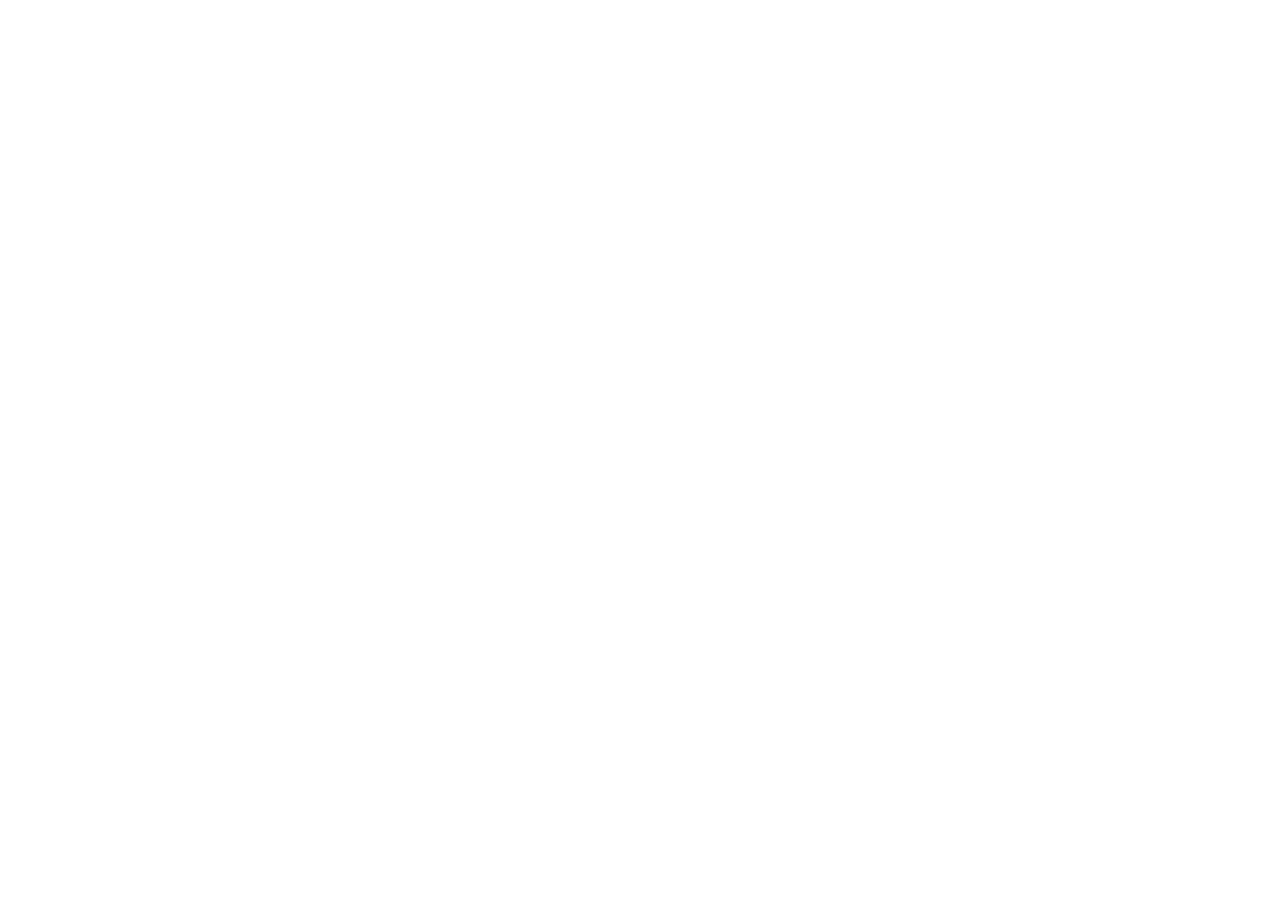
==== index.html @ bcc17a88 "Add files via upload" ====
<!DOCTYPE html>
<html lang="en">
<head>
    <meta charset="UTF-8">
    <meta name="viewport" content="width=device-width, initial-scale=1.0">
    <title>Document</title>
    <link rel="stylesheet" href="css/style.css">
</head>
<body>

</body>
</html>
---- css/style.css ----
body {
    @import url('https://fonts.googleapis.com/css2?family=Comfortaa:wght@600&display=swap');
    font-family: 'Comfortaa', cursive;
}
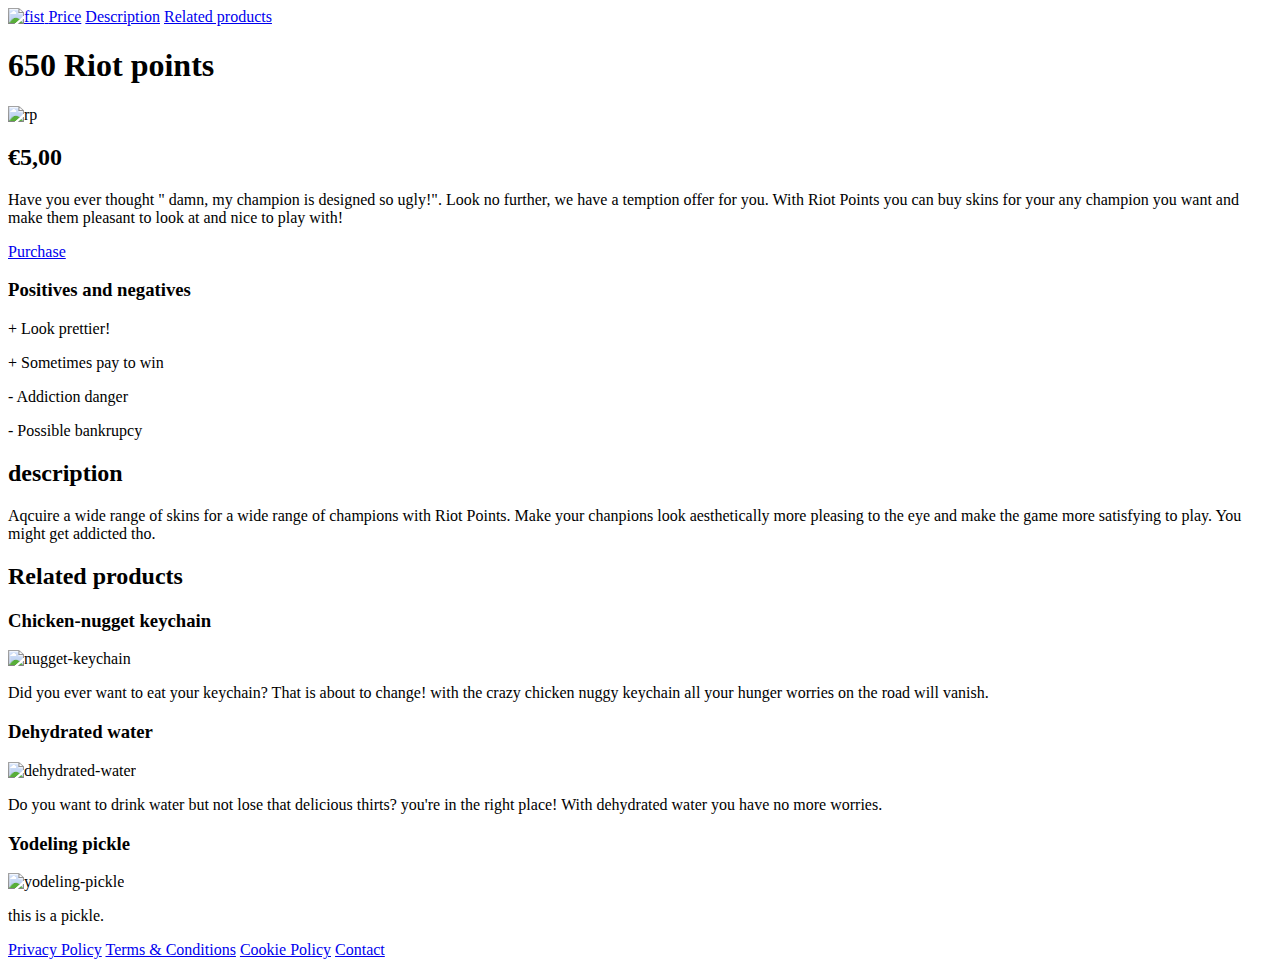
==== commit 419c53d0: "index.html" ====
--- a/index.html
+++ b/index.html
@@ -6,7 +6,77 @@
     <title>Document</title>
     <link rel="stylesheet" href="css/style.css">
 </head>
-<body>
 
-</body>
-</html>+<div id="container">
+    <body>
+        <nav>
+            <a class ="logo" href="#">
+                <img src="images/fist.png" alt="fist">
+            </a>
+            <a class ="center" href="#price">Price</a>
+            <a class ="center" href="#description">Description</a>
+            <a class ="center" href="#related-products">Related products</a>
+        </nav>
+    
+        <header><h1 id="price">650 Riot points</h1></header>
+           
+        <main>
+            <section class="product-name">   
+                <section>
+                    <img src="images/rp.png" alt="rp">
+                </section>
+    
+                <section class="price">
+                    <h2 id="pric">€5,00</h2>
+                    <p>Have you ever thought " damn, my champion is designed so ugly!". Look no further, we have a temption offer for you. With Riot Points you can buy skins for your any champion you want and make them pleasant to look at and nice to play with!</p>
+                    <a href="#">Purchase</a>
+                </section>
+            </section>
+    
+            <section class="description">
+                <section class="plus-and-minus">
+                    <h3 id="description">Positives and negatives</h3>
+                    <p>+ Look prettier!</p>
+                    <p>+ Sometimes pay to win</p>
+                    <p>- Addiction danger</p>
+                    <p>- Possible bankrupcy</p>
+                </section>
+    
+                <section class="actual-description">
+                    <h2>description</h2>
+                    <p>Aqcuire a wide range of skins for a wide range of champions with Riot Points. Make your chanpions look aesthetically more pleasing to the eye and make the game more satisfying to play. You might get addicted tho.</p>
+                </section>
+            </section>
+    
+            <div><h2>Related products</h2></div>
+    
+            <section id="related-products" class="related-products">
+                <section class="nugget-keychain">
+                    <h3>Chicken-nugget keychain</h3>
+                    <img src="images/nugget.png" alt="nugget-keychain">
+                    <p>Did you ever want to eat your keychain? That is about to change! with the crazy chicken nuggy keychain all your hunger worries on the road will vanish.</p>
+                </section>
+    
+                <section class="dehydrated-water">
+                    <h3>Dehydrated water</h3>
+                    <img src="images/water.png" alt="dehydrated-water">
+                    <p>Do you want to drink water but not lose that delicious thirts? you're in the right place! With dehydrated water you have no more worries.</p>
+                </section>
+    
+                <section class="yodeling-pickle">
+                    <h3>Yodeling pickle</h3>
+                    <img src="images/pickle.png" alt="yodeling-pickle">
+                    <p>this is a pickle.</p>
+                </section>
+            </section>      
+        </main> 
+
+        <footer>
+            <a href="#">Privacy Policy</a>
+            <a href="#">Terms & Conditions</a>
+            <a href="#">Cookie Policy</a>
+            <a href="#">Contact</a>
+        </footer>
+    </body>
+</div>
+</html>
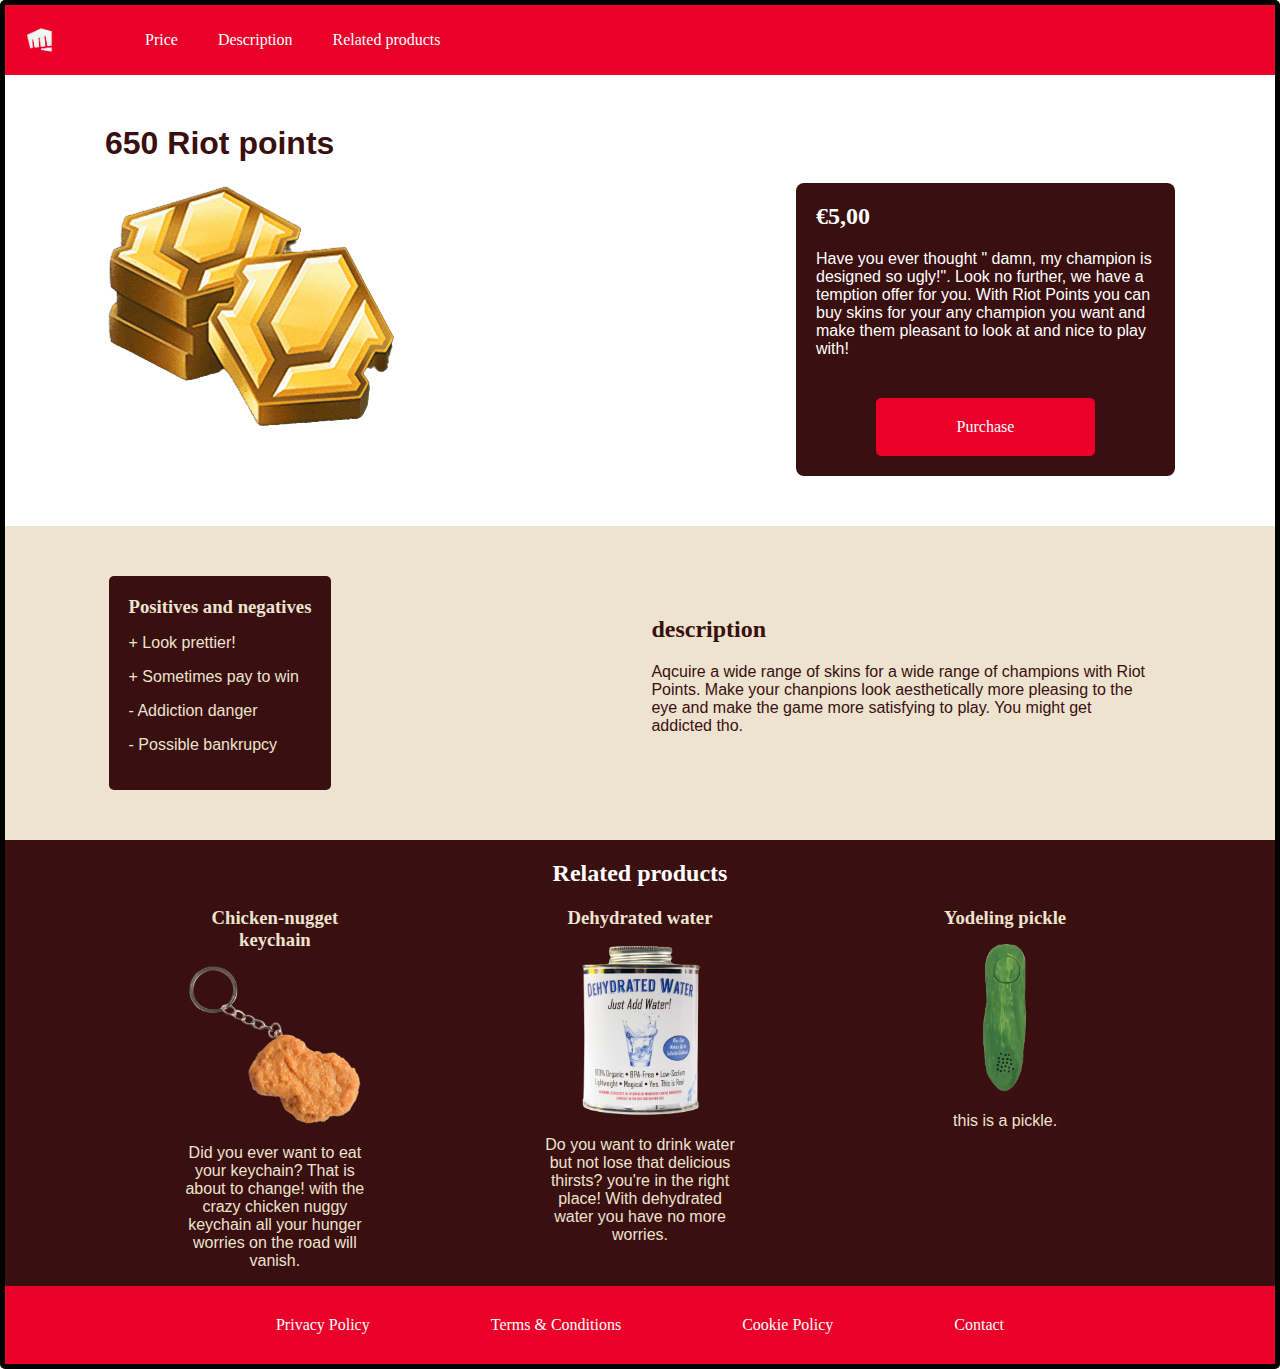
==== commit c0ae886b: "index.html" ====
--- a/index.html
+++ b/index.html
@@ -60,7 +60,7 @@
                 <section class="dehydrated-water">
                     <h3>Dehydrated water</h3>
                     <img src="images/water.png" alt="dehydrated-water">
-                    <p>Do you want to drink water but not lose that delicious thirts? you're in the right place! With dehydrated water you have no more worries.</p>
+                    <p>Do you want to drink water but not lose that delicious thirsts? you're in the right place! With dehydrated water you have no more worries.</p>
                 </section>
     
                 <section class="yodeling-pickle">
--- a/css/style.css
+++ b/css/style.css
@@ -1,5 +1,192 @@
+html {
+    scroll-behavior: smooth;
+  }
+
+#container {
+    max-width  2000px;
+    border-radius: 10px;
+}
 
 body {
+    margin: 0;
+    display: flex; 
+    justify-content: center; 
+    border: 5px solid black;
+    border-radius: 5px;
+}
+
+header {
+    color: rgb(58, 15, 15);
+    @import url('https://fonts.googleapis.com/css2?family=Mooli&display=swap');
+    font-family: 'Mooli', sans-serif;
+}
+
+h2, h3 {
     @import url('https://fonts.googleapis.com/css2?family=Comfortaa:wght@600&display=swap');
     font-family: 'Comfortaa', cursive;
 }
+
+p {
+    @import url('https://fonts.googleapis.com/css2?family=Oswald:wght@600&display=swap');
+    font-family: 'Oswald', sans-serif;
+
+}
+
+h3 {
+    margin: 0px;
+}
+
+.logo {
+    text-decoration: none;
+    margin: 0px 50px 0px 0px;
+    display: flex;
+}
+
+.logo:hover {
+    background-color: rgb(58, 15, 15);
+}
+
+.logo img {
+    height: 50px;
+    margin: 0px;
+}
+
+.center {
+    display: flex;
+    align-items: center;
+    padding: 0px 20px;
+}
+
+nav a {
+    text-decoration: none;
+    color: white;
+    padding: 10px;
+}
+
+nav {
+    background-color: #eb0029;
+    display: flex;
+    margin-bottom: 50px;
+}
+
+main {
+    display: flex;
+    flex-direction: column;
+    }
+
+.product-name img {
+    width: auto;
+}
+
+.product-name {
+    display: flex;
+    padding: 0px 0px 0px 100px;
+    gap: 300px;
+    justify-content: center;
+}
+
+.product-name p {
+    margin: 20px 20px;
+}
+
+header {
+    margin: 0px 0px 0px 100px;
+}
+ .price {
+    background-color: rgb(58, 15, 15);
+    display: flex;
+    flex-direction: column;
+    justify-content: center;
+    margin: 0px 100px 50px 100px;
+    border-radius: 8px;
+    color: white;
+ }
+
+ .price h2 {
+    margin: 20px 0px 0px 20px;
+ }
+main a {
+    text-decoration: none;
+    color: white;
+    background-color: #eb0029;
+    display: flex;
+    justify-content: center;
+    padding: 15px;
+    border: 5px solid #eb0029;
+    border-radius: 5px;
+    margin: 20px 80px;
+}
+
+a:hover {
+    background-color: white;
+    color: rgb(58, 15, 15);
+}
+
+.description {
+    display: flex;
+    gap: 300px;
+    justify-content: center;
+    background-color: rgb(237, 227, 207);
+}
+
+.plus-and-minus {
+    background-color: rgb(58, 15, 15);
+    padding: 20px;
+    border-radius: 5px;
+    margin: 50px 0px;
+    color: rgb(237, 227, 207);;
+}
+
+.actual-description {
+    padding: 20px;
+    border-radius: 5px;
+    color: rgb(58, 15, 15);
+    margin: 50px 0px 50px 0px;
+    max-width: 500px;
+}
+
+main div {
+    background-color: rgb(58, 15, 15);
+    color: white;
+    text-align: center;
+}
+
+.related-products {
+    background-color: rgb(58, 15, 15);
+    color: black;
+    display: flex;
+    justify-content: space-evenly;
+    color: rgb(237, 227, 207);
+    text-align: center;
+}
+
+.nugget-keychain, .dehydrated-water, .yodeling-pickle {
+    max-width: 15%;
+    color: rgb(237, 227, 207);
+}
+
+.related-products h3 {
+    padding: 0px 0px 15px 0px;
+}
+
+.related-products img {
+    width: 90%;
+}
+ footer {
+    display: flex;
+    justify-content: center;
+    gap: 10%;
+    background-color: #eb0029;
+    padding: 30px;
+
+ }
+
+ footer a {
+    text-decoration: none;
+    color: white;
+ }
+
+ footer a:hover {
+    color: rgb(58, 15, 15);
+    background-color: #eb0029;
+ }
